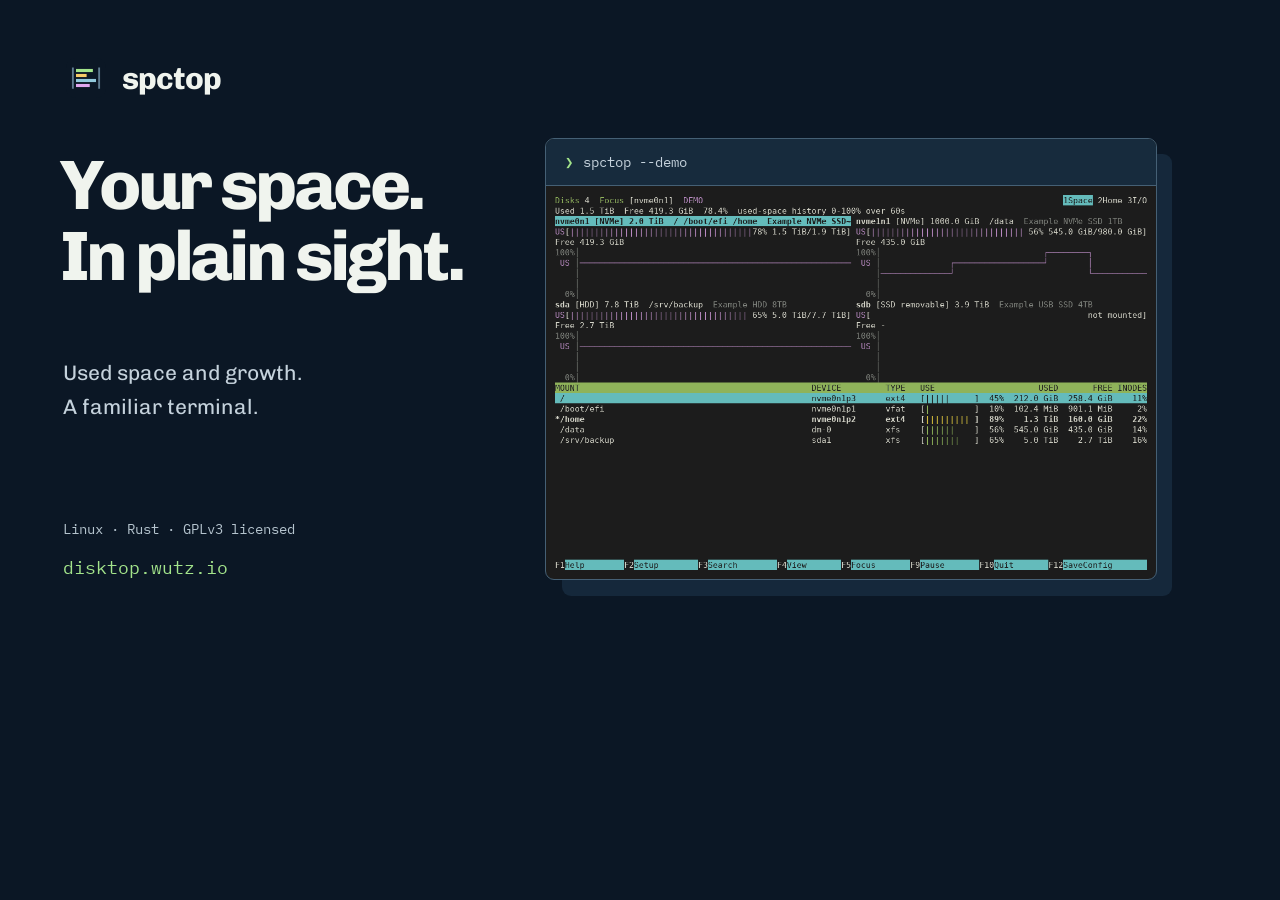
==== site/assets/social-card.html @ 3470a142 "Rename to spctop and make used-space monitoring the primary view" ====
<!doctype html><html lang="en"><head><title>spctop social card</title><meta charset="utf-8"><style>
@font-face{font-family:Chivo;src:url("fonts/chivo-latin.woff2") format("woff2");font-weight:400 900}
@font-face{font-family:Plex;src:url("fonts/ibm-plex-mono-latin.woff2") format("woff2")}
html,body{margin:0;width:1200px;height:630px;background:#0b1725;color:#f0f4ee;font-family:Chivo,sans-serif;overflow:hidden}
.brand{position:absolute;left:66px;top:58px;display:flex;align-items:center;gap:16px;font-size:31px;font-weight:750;letter-spacing:-1px}
.brand img{width:40px;height:40px}
h1{position:absolute;left:60px;top:150px;margin:0;font-size:70px;line-height:1.02;font-weight:750;letter-spacing:-3.6px}
.sub{position:absolute;left:63px;top:356px;font-size:21px;line-height:1.6;color:#c5d2dc}
.facts{position:absolute;left:63px;top:520px;font:14px Plex,monospace;color:#b5c4ce}
.url{position:absolute;left:63px;top:556px;font:18px Plex,monospace;color:#a3e48b}
.shadow{position:absolute;left:562px;top:154px;width:610px;height:442px;background:#15283b;border-radius:9px}
.term{position:absolute;left:545px;top:138px;width:610px;border:1px solid #456075;border-radius:9px;overflow:hidden;background:#1c1c1c}
.bar{height:46px;background:#172b3d;border-bottom:1px solid #456075;display:flex;align-items:center;padding:0 19px;font:14px Plex,monospace;color:#c5d2dc}
.bar span{color:#a3e48b;margin-right:10px}
.term img{display:block;width:592px;margin:9px}
</style></head><body>
<div class="brand"><img src="mark.svg" alt="">spctop</div>
<h1>Your space.<br>In plain sight.</h1>
<div class="sub">Used space and growth.<br>A familiar terminal.</div>
<div class="facts">Linux · Rust · GPLv3 licensed</div>
<div class="url">disktop.wutz.io</div>
<div class="shadow"></div>
<div class="term"><div class="bar"><span>❯</span>spctop --demo</div><img src="disktop-demo.png" alt=""></div>
</body></html>
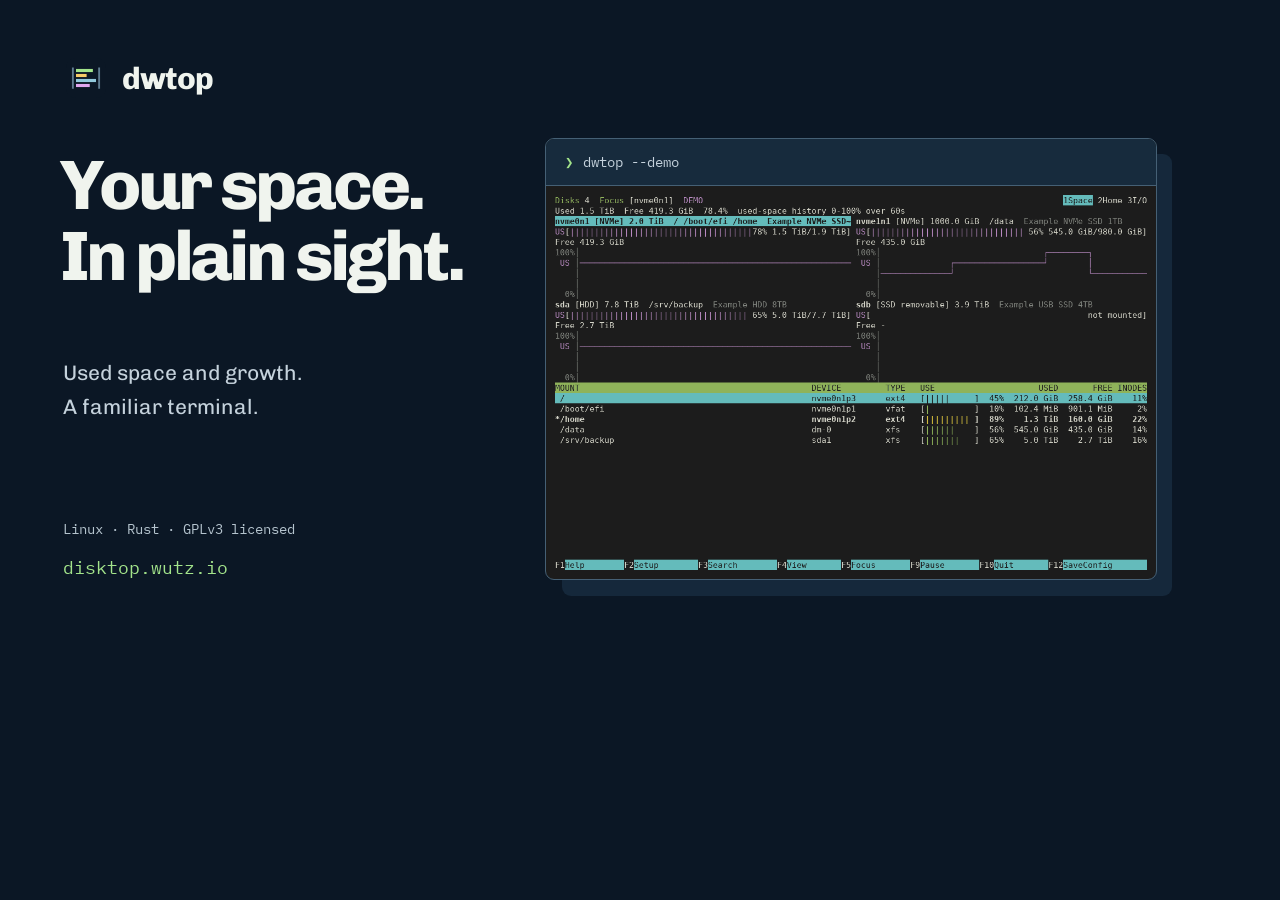
==== commit 72825324: "Rename spctop to dwtop with compatible configuration and helper policies" ====
--- a/site/assets/social-card.html
+++ b/site/assets/social-card.html
@@ -1,4 +1,4 @@
-<!doctype html><html lang="en"><head><title>spctop social card</title><meta charset="utf-8"><style>
+<!doctype html><html lang="en"><head><title>dwtop social card</title><meta charset="utf-8"><style>
 @font-face{font-family:Chivo;src:url("fonts/chivo-latin.woff2") format("woff2");font-weight:400 900}
 @font-face{font-family:Plex;src:url("fonts/ibm-plex-mono-latin.woff2") format("woff2")}
 html,body{margin:0;width:1200px;height:630px;background:#0b1725;color:#f0f4ee;font-family:Chivo,sans-serif;overflow:hidden}
@@ -14,11 +14,11 @@
 .bar span{color:#a3e48b;margin-right:10px}
 .term img{display:block;width:592px;margin:9px}
 </style></head><body>
-<div class="brand"><img src="mark.svg" alt="">spctop</div>
+<div class="brand"><img src="mark.svg" alt="">dwtop</div>
 <h1>Your space.<br>In plain sight.</h1>
 <div class="sub">Used space and growth.<br>A familiar terminal.</div>
 <div class="facts">Linux · Rust · GPLv3 licensed</div>
 <div class="url">disktop.wutz.io</div>
 <div class="shadow"></div>
-<div class="term"><div class="bar"><span>❯</span>spctop --demo</div><img src="disktop-demo.png" alt=""></div>
+<div class="term"><div class="bar"><span>❯</span>dwtop --demo</div><img src="disktop-demo.png" alt=""></div>
 </body></html>
